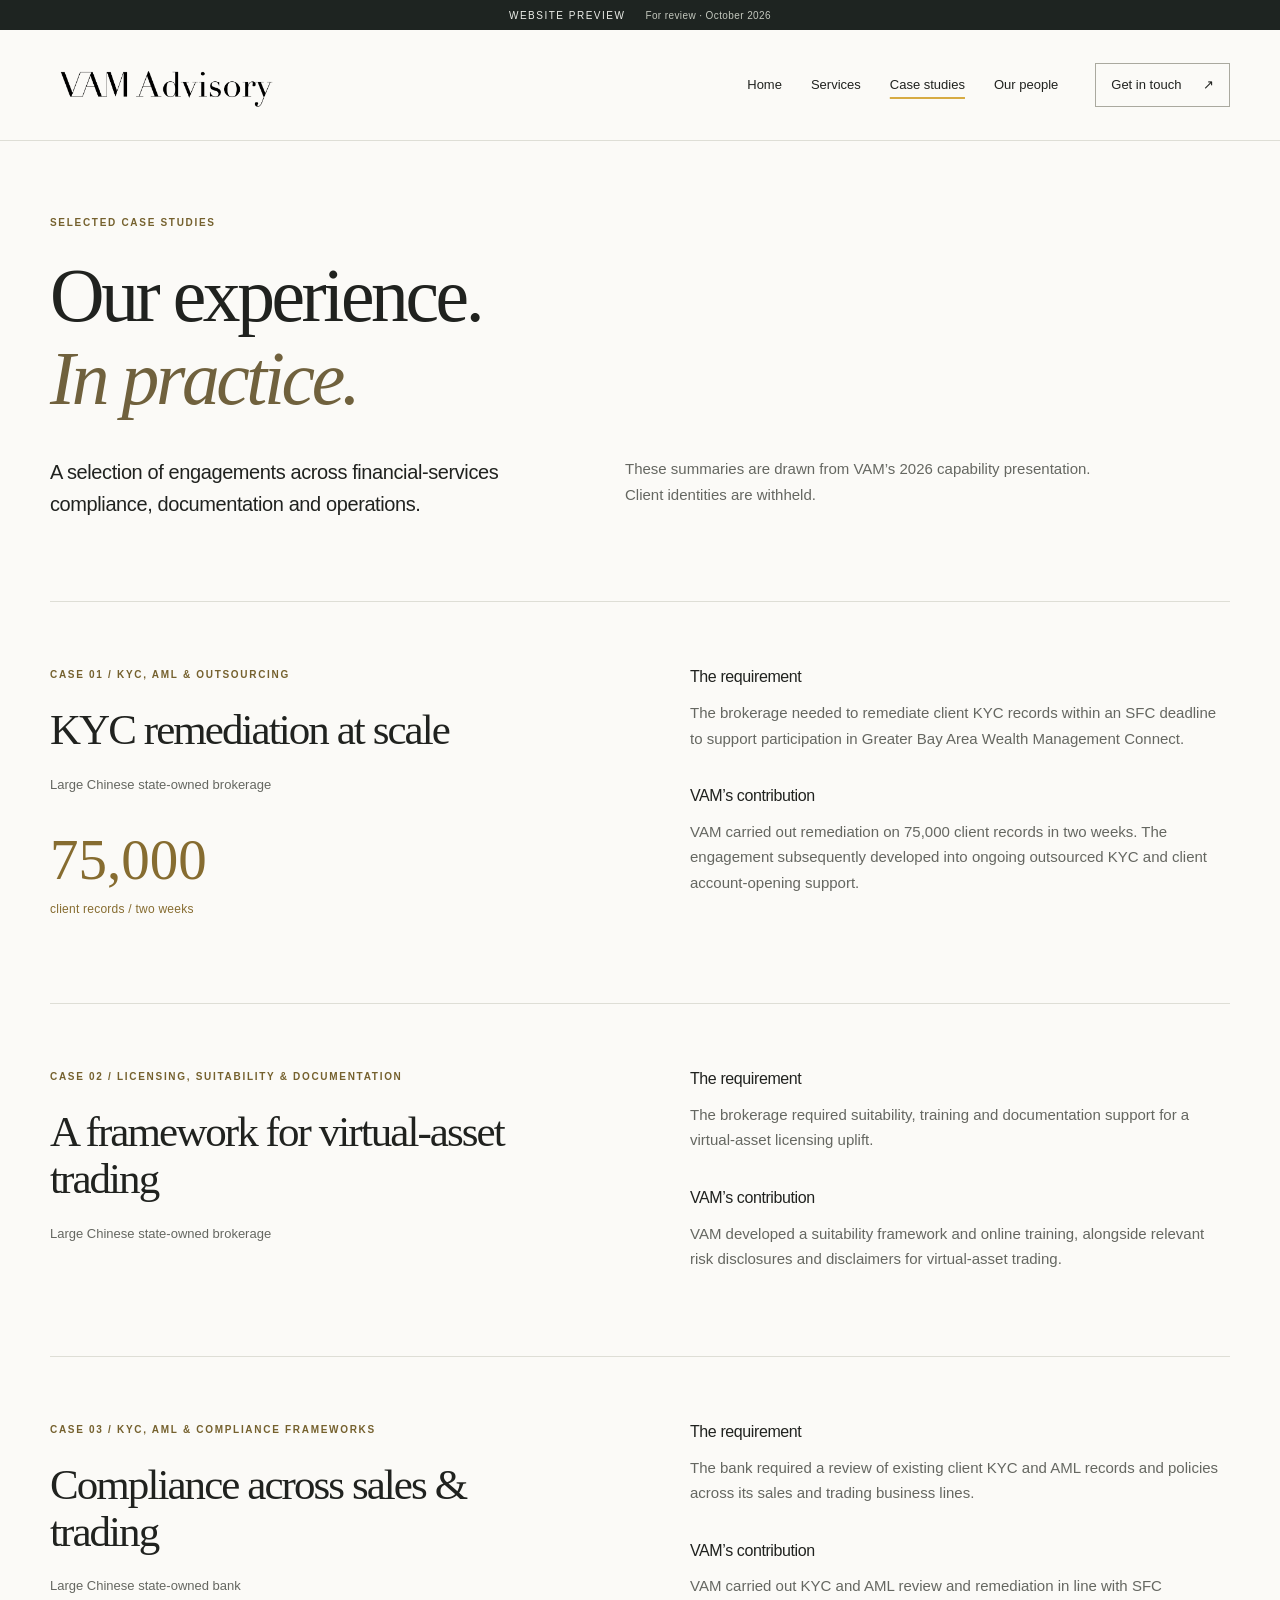
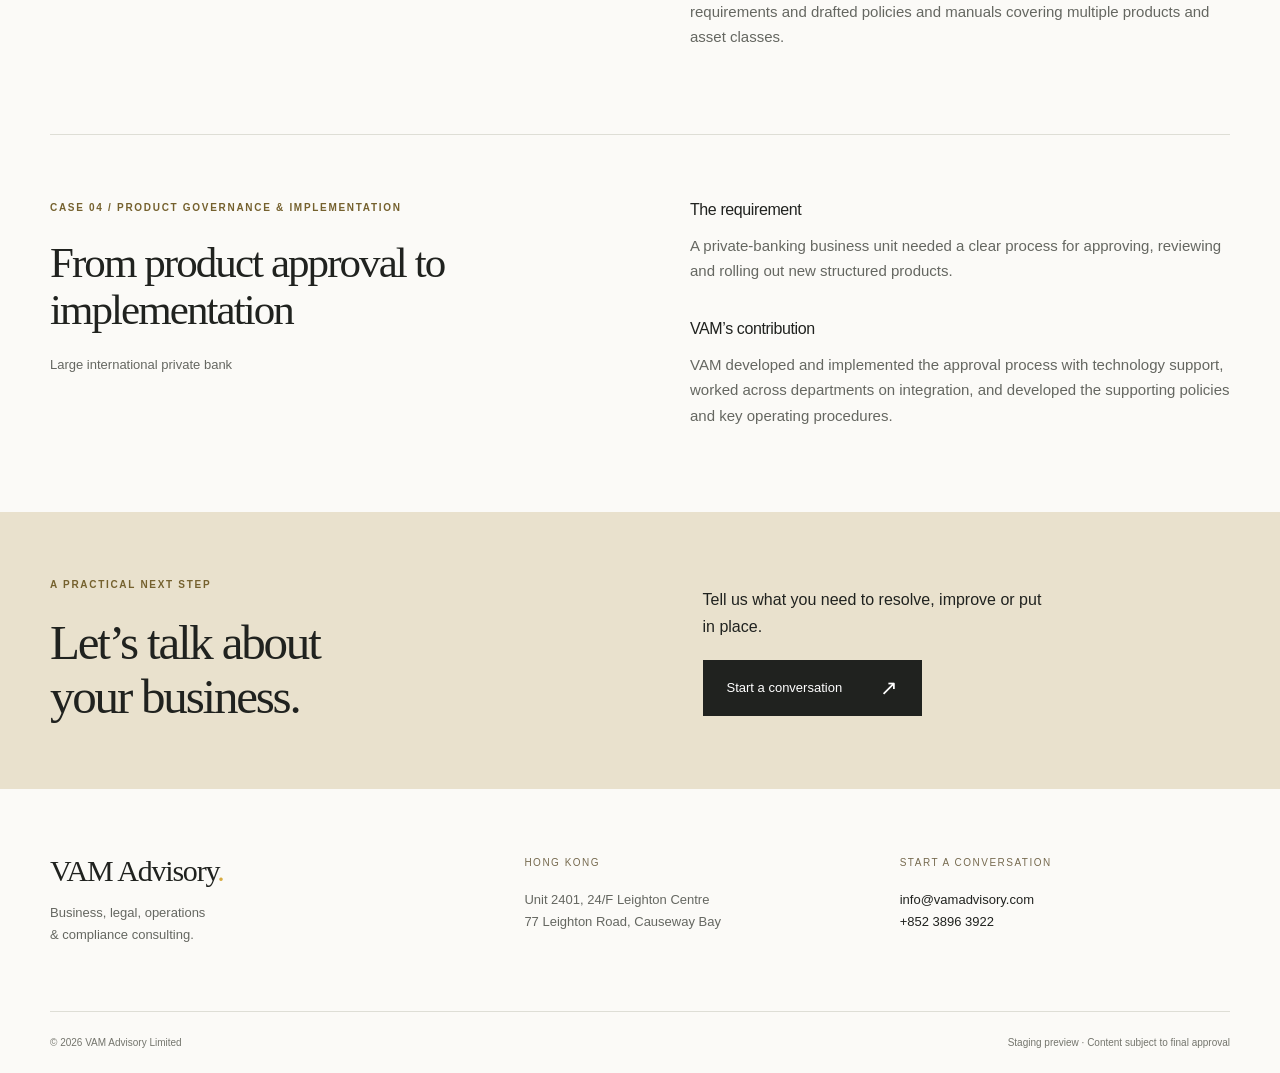
==== case-studies/index.html @ 12c18fb5 "Add four anonymised case studies" ====
<!doctype html>
<html lang="en"><head><meta charset="utf-8"><meta name="viewport" content="width=device-width, initial-scale=1">
<meta name="robots" content="noindex, nofollow, noarchive"><meta name="description" content="Read VAM Advisory case studies covering KYC remediation, virtual-asset suitability, banking compliance and structured-product governance.">
<meta name="theme-color" content="#181918"><title>Selected case studies | VAM Advisory Hong Kong</title>
<link rel="stylesheet" href="../assets/css/style.css"></head>
<body><a class="skip" href="#main">Skip to content</a>
<div class="review-bar">WEBSITE PREVIEW <span>For review · October 2026</span></div>
<header class="header"><div class="shell header-inner"><a class="brand" href="../index.html" aria-label="VAM Advisory home"><img src="../assets/images/vam-logo.png" alt="VAM Advisory" width="250" height="82"></a><nav aria-label="Main navigation"><a href="../index.html">Home</a><a href="../services/index.html">Services</a><a aria-current="page" href="../case-studies/index.html">Case studies</a><a href="../team/index.html">Our people</a><a class="nav-contact"  href="../contact/index.html">Get in touch <span aria-hidden="true">↗</span></a></nav></div></header>
<main id="main"><section class="page-hero shell"><p class="eyebrow">Selected case studies</p><h1>Our experience.<br><em>In practice.</em></h1><div class="page-intro"><p class="lead">A selection of engagements across financial-services compliance, documentation and operations.</p><p>These summaries are drawn from VAM’s 2026 capability presentation. Client identities are withheld.</p></div></section><div class="shell"><article class="case-detail" id="case-1"><div class="case-heading"><p class="eyebrow">Case 01 / KYC, AML & outsourcing</p><h2>KYC remediation at scale</h2><p class="client-type">Large Chinese state-owned brokerage</p><p class="case-stat">75,000<span>client records / two weeks</span></p></div><div class="case-story"><div><h3>The requirement</h3><p>The brokerage needed to remediate client KYC records within an SFC deadline to support participation in Greater Bay Area Wealth Management Connect.</p></div><div><h3>VAM’s contribution</h3><p>VAM carried out remediation on 75,000 client records in two weeks. The engagement subsequently developed into ongoing outsourced KYC and client account-opening support.</p></div></div></article><article class="case-detail" id="case-2"><div class="case-heading"><p class="eyebrow">Case 02 / Licensing, suitability & documentation</p><h2>A framework for virtual-asset trading</h2><p class="client-type">Large Chinese state-owned brokerage</p></div><div class="case-story"><div><h3>The requirement</h3><p>The brokerage required suitability, training and documentation support for a virtual-asset licensing uplift.</p></div><div><h3>VAM’s contribution</h3><p>VAM developed a suitability framework and online training, alongside relevant risk disclosures and disclaimers for virtual-asset trading.</p></div></div></article><article class="case-detail" id="case-3"><div class="case-heading"><p class="eyebrow">Case 03 / KYC, AML & compliance frameworks</p><h2>Compliance across sales & trading</h2><p class="client-type">Large Chinese state-owned bank</p></div><div class="case-story"><div><h3>The requirement</h3><p>The bank required a review of existing client KYC and AML records and policies across its sales and trading business lines.</p></div><div><h3>VAM’s contribution</h3><p>VAM carried out KYC and AML review and remediation in line with SFC requirements and drafted policies and manuals covering multiple products and asset classes.</p></div></div></article><article class="case-detail" id="case-4"><div class="case-heading"><p class="eyebrow">Case 04 / Product governance & implementation</p><h2>From product approval to implementation</h2><p class="client-type">Large international private bank</p></div><div class="case-story"><div><h3>The requirement</h3><p>A private-banking business unit needed a clear process for approving, reviewing and rolling out new structured products.</p></div><div><h3>VAM’s contribution</h3><p>VAM developed and implemented the approval process with technology support, worked across departments on integration, and developed the supporting policies and key operating procedures.</p></div></div></article></div><section class="cta"><div class="shell cta-inner"><div><p class="eyebrow">A practical next step</p><h2>Let’s talk about<br>your business.</h2></div><div><p>Tell us what you need to resolve, improve or put in place.</p><a class="button button-dark" href="../contact/index.html">Start a conversation <span aria-hidden="true">↗</span></a></div></div></section></main>
<footer class="footer"><div class="shell footer-grid"><div><a class="footer-brand" href="../index.html">VAM Advisory<span class="gold">.</span></a><p>Business, legal, operations<br>&amp; compliance consulting.</p></div><div><p class="footer-label">Hong Kong</p><p>Unit 2401, 24/F Leighton Centre<br>77 Leighton Road, Causeway Bay</p></div><div><p class="footer-label">Start a conversation</p><a href="mailto:info@vamadvisory.com">info@vamadvisory.com</a><br><a href="tel:+85238963922">+852 3896 3922</a></div></div><div class="shell footer-bottom"><span>© 2026 VAM Advisory Limited</span><span>Staging preview · Content subject to final approval</span></div></footer></body></html>
---- assets/css/style.css ----
@charset "UTF-8";
:root{--ink:#20221f;--muted:#656761;--paper:#fbfaf7;--gold:#d7ab42;--line:#deded6;--dark:#1e2421}*{box-sizing:border-box}html{scroll-behavior:smooth;scroll-padding-top:30px}body{margin:0;background:var(--paper);color:var(--ink);font:16px/1.7 Arial,Helvetica,sans-serif}a{color:inherit;text-decoration:none}a:focus-visible{outline:3px solid #a47616;outline-offset:5px}img{display:block;max-width:100%;height:auto}p{margin:0 0 1.2rem}h1,h2,h3{font-weight:400;margin:0;line-height:1.1}h1,h2{font-family:Georgia,'Times New Roman',serif;letter-spacing:-.045em}h1{font-size:clamp(48px,5.9vw,88px)}h1 em{font-weight:400;color:#70613d}h2{font-size:clamp(36px,4vw,55px)}h3{font-size:22px;line-height:1.3;letter-spacing:-.025em}em{font-weight:400}.shell{width:min(1180px,calc(100% - 96px));margin:auto}.review-bar{background:var(--dark);color:#eceee9;min-height:30px;display:flex;align-items:center;justify-content:center;gap:20px;font-size:10px;letter-spacing:.15em;padding:5px 20px}.review-bar span{letter-spacing:.04em;color:#c3c7bd}.header{border-bottom:1px solid var(--line);background:var(--paper)}.header-inner{display:flex;align-items:center;justify-content:space-between;min-height:110px;gap:40px}.brand{width:230px;flex-shrink:0}.brand img{width:230px}.header nav{display:flex;align-items:center;gap:29px;font-size:13px}.header nav a{padding:12px 0;white-space:nowrap}.header nav a[aria-current=page]{text-decoration:underline;text-decoration-color:var(--gold);text-underline-offset:8px;text-decoration-thickness:2px}.header nav a:hover,.text-link:hover{color:#936d16}.header nav .nav-contact{border:1px solid #aaa99f;padding:10px 15px;margin-left:8px}.nav-contact span{margin-left:18px}.eyebrow,.small-label{font:10px/1.5 Arial,Helvetica,sans-serif;font-weight:600;letter-spacing:.17em;text-transform:uppercase}.eyebrow{margin-bottom:24px;color:#75612e}.lead{font-size:20px;line-height:1.6;letter-spacing:-.02em}.button{display:inline-flex;align-items:center;justify-content:space-between;gap:38px;padding:16px 23px;font-size:13px;border:1px solid var(--ink)}.button-dark{color:white;background:var(--ink)}.button:hover{background:#41463f}.button span{font-size:21px;line-height:1}.hero{display:grid;grid-template-columns:1.55fr 1fr;gap:60px;padding-top:77px;padding-bottom:85px}.hero-copy .eyebrow{margin-bottom:27px}.hero-copy .lead{max-width:485px;margin:30px 0}.hero-aside{position:relative;display:flex;flex-direction:column;justify-content:space-between;align-self:stretch;border-left:1px solid var(--line);padding:27px 0 5px 50px;overflow:hidden}.large-mark{font:normal clamp(65px,8.5vw,118px)/1 Georgia,serif;letter-spacing:-.08em;color:#d7d7ce;white-space:nowrap}.large-mark span{color:var(--gold)}.aside-caption{position:relative;z-index:1;margin-top:75px}.aside-caption .small-label{color:#727469}.aside-caption p{font:24px/1.6 Georgia,serif;margin:15px 0 0}.vertical-line{position:absolute;right:0;bottom:0;height:160px;border-left:5px solid var(--gold)}.intro-band{background:#efeee8;padding:54px 0}.intro-grid{display:grid;grid-template-columns:.65fr 1.1fr 1.2fr;gap:40px}.intro-grid h2{font-size:32px;letter-spacing:-.035em}.intro-grid p{font-size:14px;line-height:1.8;margin-bottom:0}.intro-grid .eyebrow{font-size:10px;padding-top:4px}.section{padding-top:90px;padding-bottom:90px}.section-heading{display:flex;justify-content:space-between;align-items:flex-end;margin-bottom:42px;gap:30px}.text-link{font-size:13px;display:inline-flex;gap:36px;align-items:center;padding:12px 0;border-bottom:1px solid #aaa99f}.text-link span{font-size:21px}.service-list{border-top:1px solid var(--line)}.service-row{display:grid;grid-template-columns:45px 1.1fr 1fr 30px;gap:25px;align-items:center;border-bottom:1px solid var(--line);padding:29px 0}.service-row:hover{background:#f0efe8}.row-no{color:#94845e;font-size:12px;align-self:start;padding-top:5px}.service-row h3{max-width:350px;font-size:24px}.service-row p{font-size:14px;line-height:1.7;color:var(--muted);margin:0}.row-arrow{font-size:23px;justify-self:end}.case-feature{background:var(--dark);color:#f4f3ec;padding:77px 0}.feature-grid{display:grid;grid-template-columns:1fr 1fr;gap:125px}.case-feature .eyebrow{color:#d0b66f}.case-feature h2{font-size:58px;margin-bottom:25px}.case-feature p:not(.eyebrow){font-size:15px;color:#c9cec5;max-width:420px}.light-link{color:white;border-color:#677166}.metric{border-left:1px solid #586053;padding-left:65px;display:flex;flex-direction:column;align-self:center}.metric strong{font:78px/1.1 Georgia,serif;letter-spacing:-.05em;color:#e1c67d}.metric .metric-small{font-size:43px}.metric span{font-size:12px;margin-top:12px;color:#d0d6ca;letter-spacing:.02em}.metric-rule{height:1px;background:#586053;margin:25px 0}.founder-grid{display:grid;grid-template-columns:.95fr 1.05fr;gap:100px;align-items:center}.portrait-wrap{position:relative;padding:0 0 25px 25px}.portrait-wrap:before{content:'';position:absolute;left:0;bottom:0;width:68%;height:82%;background:#e5ddc9;z-index:-1}.portrait-wrap img{width:100%;max-height:460px;object-fit:cover;object-position:top}.portrait-caption{display:block;font-size:10px;color:#756c57;padding-top:13px;letter-spacing:.05em}.founder-copy h2{font-size:60px}.role{font-size:13px;color:#746952;margin:14px 0 28px}.founder-copy>.lead{margin:25px 0}.founder-copy>p:not(.lead,.eyebrow,.role){font-size:15px;color:var(--muted)}.cta{background:#e9e1cd;padding:65px 0}.cta-inner{display:grid;grid-template-columns:1fr 1fr;align-items:center;gap:125px}.cta .eyebrow{color:#75612e}.cta h2{font-size:49px}.cta-inner>div:last-child{max-width:350px}.cta-inner p:not(.eyebrow){font-size:16px}.footer{background:var(--paper);padding:65px 0 22px}.footer-grid{display:grid;grid-template-columns:1.3fr 1fr 1fr;gap:45px;font-size:13px}.footer-brand{font:30px Georgia,serif;letter-spacing:-.04em}.gold{color:var(--gold)}.footer-grid>div>p{color:var(--muted);margin-top:14px}.footer-grid .footer-label{font-size:10px;letter-spacing:.15em;text-transform:uppercase;margin:0 0 18px;color:#766a4f}.footer-bottom{display:flex;justify-content:space-between;gap:20px;border-top:1px solid var(--line);padding-top:22px;margin-top:45px;font-size:10px;color:#74756d}.page-hero{padding-top:74px;padding-bottom:62px}.page-hero h1{max-width:1000px}.page-intro{display:grid;grid-template-columns:1fr 1fr;gap:100px;max-width:1050px;margin-top:36px}.page-intro>p:last-child{font-size:15px;color:var(--muted)}.service-jump{display:grid;grid-template-columns:repeat(3,1fr);border-top:1px solid var(--line);padding:25px 0 45px;gap:18px 30px}.service-jump a{font-size:12px;display:flex;gap:15px}.service-jump span{color:#9a8146}.service-jump a:hover{text-decoration:underline}.service-detail{display:grid;grid-template-columns:1fr 1fr;gap:100px;padding:62px 0;border-top:1px solid var(--line);scroll-margin-top:25px}.service-detail h2{font-size:40px}.service-detail .lead{font-size:17px;margin-top:25px}.detail-items h3,.case-story h3{font-size:16px;margin-bottom:12px}.detail-items>div+div{margin-top:25px}.detail-items p{font-size:15px;color:var(--muted)}.small-note{font-size:12px!important;color:#797971!important;line-height:1.8}.case-detail{display:grid;grid-template-columns:1fr 1fr;gap:100px;padding:65px 0;border-top:1px solid var(--line)}.case-heading h2{font-size:43px;max-width:460px}.client-type{font-size:13px;color:var(--muted);margin-top:20px}.case-stat{font:57px/1 Georgia,serif;color:#866c30;margin-top:35px}.case-stat span{display:block;font:12px/1.6 Arial,sans-serif;letter-spacing:.02em;margin-top:12px}.case-story>div+div{margin-top:35px}.case-story p{font-size:15px;color:var(--muted)}.team-feature{display:grid;grid-template-columns:.8fr 1fr;gap:100px;align-items:center;padding-bottom:85px}.team-photo img{width:100%;max-height:470px;object-fit:cover;object-position:top}.team-feature h2{font-size:56px}.team-feature>div>p:not(.lead,.eyebrow,.role){color:var(--muted)}.profile-hero{display:grid;grid-template-columns:1.1fr .9fr;gap:100px;padding-top:70px;padding-bottom:70px;align-items:center}.profile-hero h1{font-size:90px}.profile-hero .lead{margin-bottom:30px}.profile-photo img{width:100%;max-height:540px;object-fit:cover;object-position:top}.profile-body{display:grid;grid-template-columns:1fr 1fr;gap:100px;border-top:1px solid var(--line)}.profile-body p:not(.lead){font-size:15px;color:var(--muted)}.experience-section{padding-top:0}.experience-list{border-top:1px solid var(--line)}.experience-row{display:grid;grid-template-columns:1fr 1fr;gap:100px;padding:28px 0;border-bottom:1px solid var(--line)}.experience-row h3{font-size:23px}.experience-row .role{margin:0 0 6px;color:var(--ink)}.experience-row p:last-child{font-size:13px;color:var(--muted);margin:0}.experience-section>.small-note{max-width:700px;margin:24px 0 0}.contact-grid{display:grid;grid-template-columns:1.35fr 1fr;gap:100px;padding-bottom:90px}.contact-primary{border-top:1px solid var(--line);padding-top:35px}.contact-email{font:clamp(24px,3vw,38px)/1.4 Georgia,serif;letter-spacing:-.035em;display:inline-block;margin-bottom:25px}.contact-email span{color:#9b803d}.contact-primary>p:not(.eyebrow){max-width:410px;font-size:15px;color:var(--muted)}.contact-primary .button{margin-top:10px}.mobile-break{display:none}.contact-details{background:#eeece4;padding:35px 40px}.contact-details h2{font:12px Arial,sans-serif;text-transform:uppercase;letter-spacing:.13em;margin-bottom:20px}.contact-details p,.contact-details a{font-size:15px;color:#5d6057}.contact-details>div+div{padding-top:25px;border-top:1px solid #d0cec3;margin-top:30px}.skip{position:absolute;top:-100px;left:20px;background:white;padding:10px;z-index:100}.skip:focus{top:10px}
@media(min-width:1500px){.hero{padding-top:95px;padding-bottom:100px}}@media(max-width:1050px){.shell{width:calc(100% - 64px)}.header-inner{gap:25px}.brand,.brand img{width:190px}.header nav{gap:18px;font-size:12px}.hero{gap:35px}.hero-aside{padding-left:30px}.intro-grid{grid-template-columns:.65fr 1.2fr 1.2fr;gap:25px}.intro-grid h2{font-size:27px}.feature-grid,.founder-grid,.cta-inner,.service-detail,.case-detail,.profile-hero,.profile-body,.team-feature,.contact-grid{gap:55px}.metric{padding-left:45px}.metric strong{font-size:65px}.service-row{gap:18px;grid-template-columns:30px 1.2fr 1fr 20px}.service-row h3{font-size:21px}.experience-row{gap:55px}.page-intro{gap:60px}}
@media(max-width:760px){.shell{width:calc(100% - 40px)}.review-bar{font-size:9px;gap:12px}.header-inner{display:block;padding:18px 0 14px;min-height:0}.brand,.brand img{width:190px}.header nav{margin-top:18px;justify-content:space-between;gap:10px;font-size:11px}.header nav .nav-contact{margin:0;padding:7px 9px}.nav-contact span{margin-left:7px}.hero{grid-template-columns:1fr;padding-top:44px;padding-bottom:46px;gap:35px}.hero h1{font-size:clamp(42px,9.5vw,65px)}.hero-copy .lead{font-size:17px;margin:24px 0}.hero-aside{display:none}.eyebrow{font-size:9px;margin-bottom:18px}.intro-band{padding:35px 0}.intro-grid{display:block}.intro-grid h2{font-size:31px;margin:20px 0}.intro-grid p:last-child{max-width:550px}.section{padding-top:53px;padding-bottom:53px}.section-heading{align-items:start;margin-bottom:27px}.section-heading h2{font-size:35px}.section-heading>.text-link{font-size:11px;gap:9px;white-space:nowrap;margin-top:30px}.service-row{grid-template-columns:24px 1fr 20px;gap:12px;padding:24px 0}.service-row h3{font-size:20px}.service-row p{grid-column:2;grid-row:2;font-size:13px}.row-arrow{grid-column:3;grid-row:1}.row-no{font-size:10px}.feature-grid{grid-template-columns:1fr;gap:35px}.case-feature{padding:46px 0}.case-feature h2{font-size:44px}.metric{padding-left:25px;border-left:3px solid var(--gold);max-width:400px}.metric strong{font-size:64px}.metric .metric-small{font-size:35px}.metric-rule{margin:20px 0}.founder-grid{grid-template-columns:1fr;gap:38px}.portrait-wrap{max-width:420px;padding-left:18px;padding-bottom:18px}.portrait-wrap img{max-height:390px}.founder-copy h2{font-size:48px}.cta{padding:42px 0}.cta-inner{grid-template-columns:1fr;gap:27px}.cta h2{font-size:40px}.footer{padding-top:42px}.footer-grid{grid-template-columns:1fr 1fr;gap:30px 20px}.footer-grid>div:first-child{grid-column:1/-1}.footer-bottom{flex-direction:column;gap:8px;margin-top:30px;font-size:9px}.page-hero{padding:44px 0 32px}.page-hero h1{font-size:49px}.page-intro{grid-template-columns:1fr;gap:4px;margin-top:25px}.page-intro .lead{font-size:18px}.page-intro>p:last-child{font-size:14px}.service-jump{grid-template-columns:1fr 1fr;gap:18px;padding-bottom:30px}.service-jump a{font-size:11px;gap:10px}.service-detail,.case-detail,.profile-body{grid-template-columns:1fr;gap:25px;padding:40px 0}.service-detail h2,.case-heading h2{font-size:34px}.service-detail .lead{font-size:17px;margin:20px 0 0}.detail-items p,.case-story p{font-size:14px}.case-story>div+div{margin-top:25px}.case-stat{font-size:48px;margin-top:25px}.team-feature{grid-template-columns:1fr;gap:35px;padding-bottom:50px}.team-photo{max-width:400px}.team-photo img{max-height:420px}.team-feature h2{font-size:46px}.profile-hero{grid-template-columns:1fr;gap:35px;padding:44px 0}.profile-hero h1{font-size:65px}.profile-photo{max-width:420px}.profile-photo img{max-height:440px}.experience-row{grid-template-columns:1fr;gap:12px;padding:25px 0}.experience-row h3{font-size:22px}.contact-grid{grid-template-columns:1fr;gap:30px;padding-bottom:50px}.contact-primary{padding-top:26px}.contact-email{font-size:30px;overflow-wrap:anywhere}.contact-details{padding:28px}.lead{font-size:18px}.profile-body .lead{font-size:18px}}
@media(prefers-reduced-motion:reduce){html{scroll-behavior:auto}}
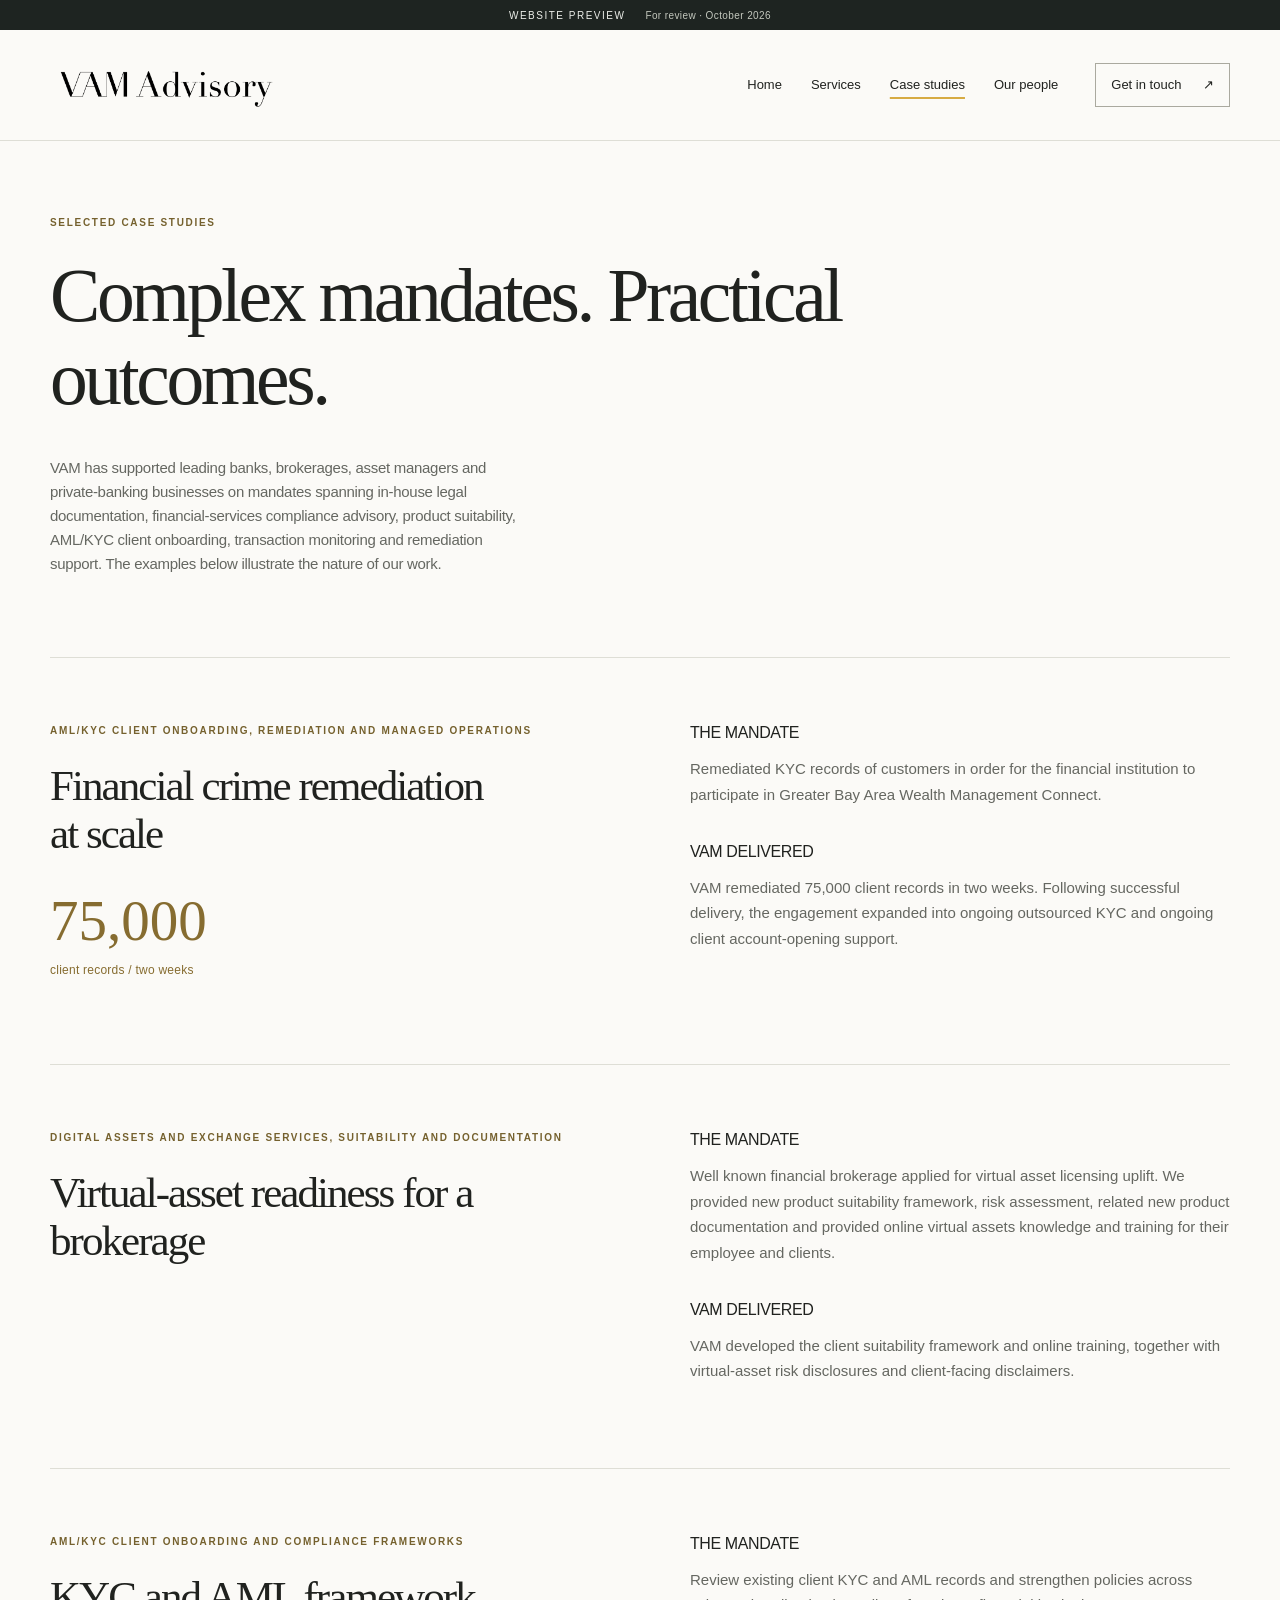
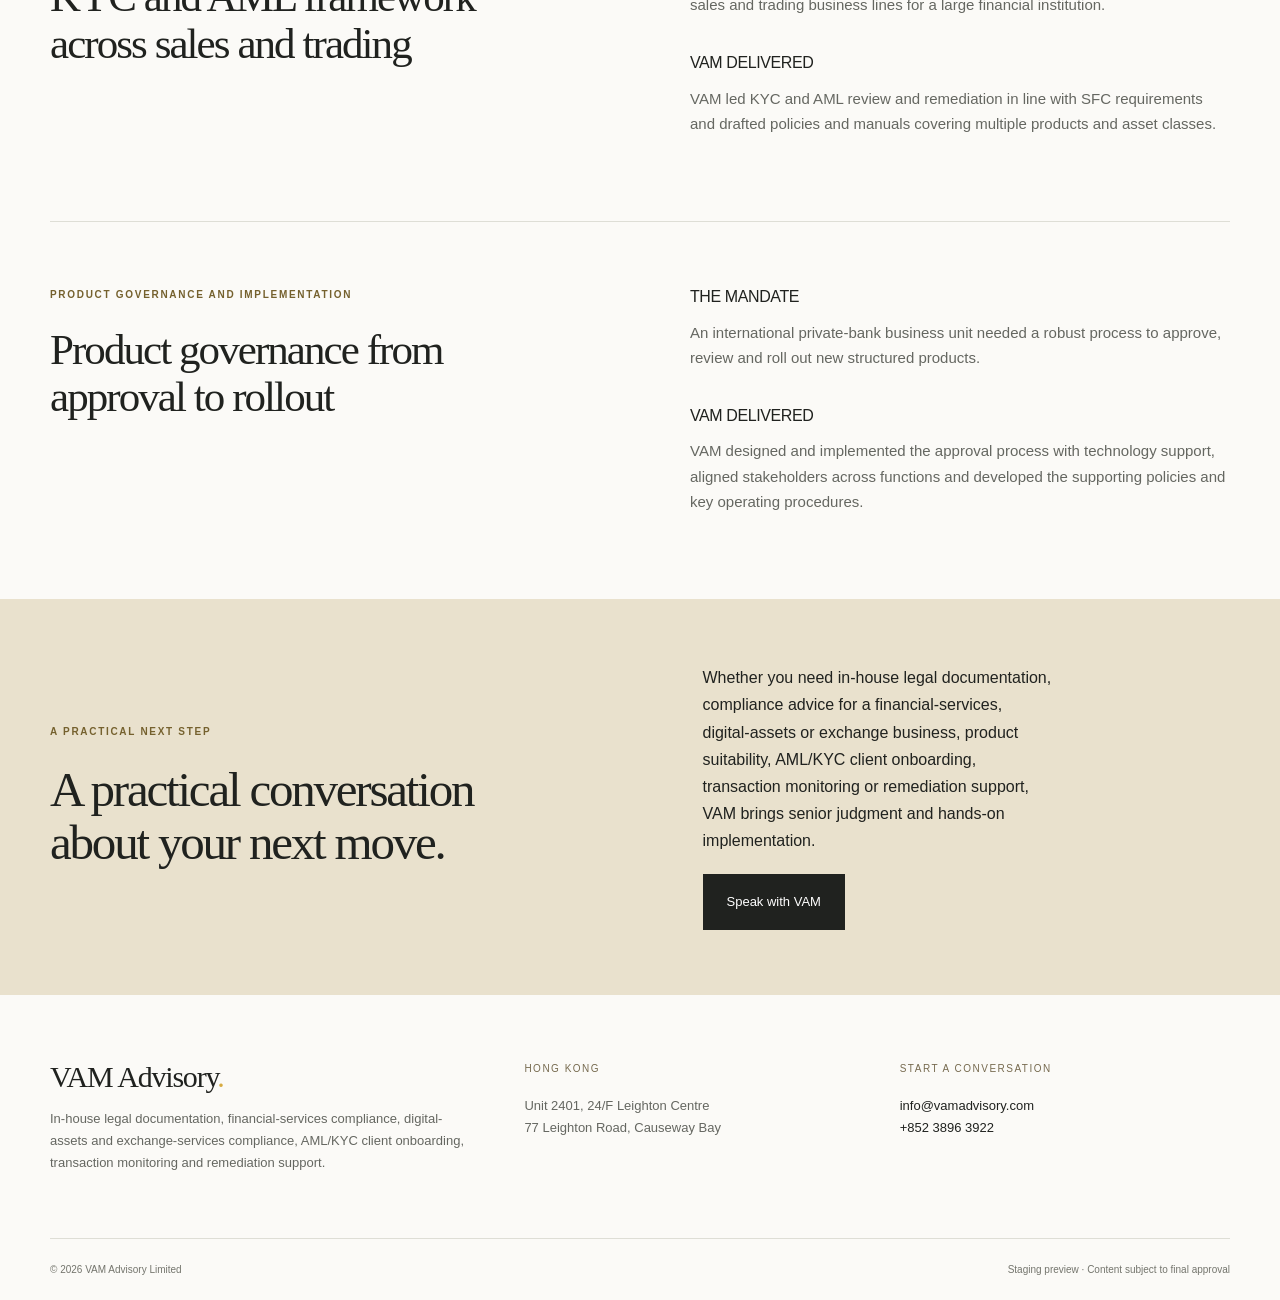
==== commit 23e4416b: "Apply supplied Vera copy and add Toby profile for staging review" ====
--- a/case-studies/index.html
+++ b/case-studies/index.html
@@ -1,10 +1,11 @@
-<!doctype html>
-<html lang="en"><head><meta charset="utf-8"><meta name="viewport" content="width=device-width, initial-scale=1">
-<meta name="robots" content="noindex, nofollow, noarchive"><meta name="description" content="Read VAM Advisory case studies covering KYC remediation, virtual-asset suitability, banking compliance and structured-product governance.">
-<meta name="theme-color" content="#181918"><title>Selected case studies | VAM Advisory Hong Kong</title>
-<link rel="stylesheet" href="../assets/css/style.css"></head>
+<!DOCTYPE html>
+
+<html lang="en"><head><meta charset="utf-8"/><meta content="width=device-width, initial-scale=1" name="viewport"/>
+<meta content="noindex, nofollow, noarchive" name="robots"/><meta content="Read VAM Advisory case studies covering KYC remediation, virtual-asset suitability, banking compliance and structured-product governance." name="description"/>
+<meta content="#181918" name="theme-color"/><title>Selected case studies | VAM Advisory Hong Kong</title>
+<link href="../assets/css/style.css" rel="stylesheet"/></head>
 <body><a class="skip" href="#main">Skip to content</a>
 <div class="review-bar">WEBSITE PREVIEW <span>For review · October 2026</span></div>
-<header class="header"><div class="shell header-inner"><a class="brand" href="../index.html" aria-label="VAM Advisory home"><img src="../assets/images/vam-logo.png" alt="VAM Advisory" width="250" height="82"></a><nav aria-label="Main navigation"><a href="../index.html">Home</a><a href="../services/index.html">Services</a><a aria-current="page" href="../case-studies/index.html">Case studies</a><a href="../team/index.html">Our people</a><a class="nav-contact"  href="../contact/index.html">Get in touch <span aria-hidden="true">↗</span></a></nav></div></header>
-<main id="main"><section class="page-hero shell"><p class="eyebrow">Selected case studies</p><h1>Our experience.<br><em>In practice.</em></h1><div class="page-intro"><p class="lead">A selection of engagements across financial-services compliance, documentation and operations.</p><p>These summaries are drawn from VAM’s 2026 capability presentation. Client identities are withheld.</p></div></section><div class="shell"><article class="case-detail" id="case-1"><div class="case-heading"><p class="eyebrow">Case 01 / KYC, AML & outsourcing</p><h2>KYC remediation at scale</h2><p class="client-type">Large Chinese state-owned brokerage</p><p class="case-stat">75,000<span>client records / two weeks</span></p></div><div class="case-story"><div><h3>The requirement</h3><p>The brokerage needed to remediate client KYC records within an SFC deadline to support participation in Greater Bay Area Wealth Management Connect.</p></div><div><h3>VAM’s contribution</h3><p>VAM carried out remediation on 75,000 client records in two weeks. The engagement subsequently developed into ongoing outsourced KYC and client account-opening support.</p></div></div></article><article class="case-detail" id="case-2"><div class="case-heading"><p class="eyebrow">Case 02 / Licensing, suitability & documentation</p><h2>A framework for virtual-asset trading</h2><p class="client-type">Large Chinese state-owned brokerage</p></div><div class="case-story"><div><h3>The requirement</h3><p>The brokerage required suitability, training and documentation support for a virtual-asset licensing uplift.</p></div><div><h3>VAM’s contribution</h3><p>VAM developed a suitability framework and online training, alongside relevant risk disclosures and disclaimers for virtual-asset trading.</p></div></div></article><article class="case-detail" id="case-3"><div class="case-heading"><p class="eyebrow">Case 03 / KYC, AML & compliance frameworks</p><h2>Compliance across sales & trading</h2><p class="client-type">Large Chinese state-owned bank</p></div><div class="case-story"><div><h3>The requirement</h3><p>The bank required a review of existing client KYC and AML records and policies across its sales and trading business lines.</p></div><div><h3>VAM’s contribution</h3><p>VAM carried out KYC and AML review and remediation in line with SFC requirements and drafted policies and manuals covering multiple products and asset classes.</p></div></div></article><article class="case-detail" id="case-4"><div class="case-heading"><p class="eyebrow">Case 04 / Product governance & implementation</p><h2>From product approval to implementation</h2><p class="client-type">Large international private bank</p></div><div class="case-story"><div><h3>The requirement</h3><p>A private-banking business unit needed a clear process for approving, reviewing and rolling out new structured products.</p></div><div><h3>VAM’s contribution</h3><p>VAM developed and implemented the approval process with technology support, worked across departments on integration, and developed the supporting policies and key operating procedures.</p></div></div></article></div><section class="cta"><div class="shell cta-inner"><div><p class="eyebrow">A practical next step</p><h2>Let’s talk about<br>your business.</h2></div><div><p>Tell us what you need to resolve, improve or put in place.</p><a class="button button-dark" href="../contact/index.html">Start a conversation <span aria-hidden="true">↗</span></a></div></div></section></main>
-<footer class="footer"><div class="shell footer-grid"><div><a class="footer-brand" href="../index.html">VAM Advisory<span class="gold">.</span></a><p>Business, legal, operations<br>&amp; compliance consulting.</p></div><div><p class="footer-label">Hong Kong</p><p>Unit 2401, 24/F Leighton Centre<br>77 Leighton Road, Causeway Bay</p></div><div><p class="footer-label">Start a conversation</p><a href="mailto:info@vamadvisory.com">info@vamadvisory.com</a><br><a href="tel:+85238963922">+852 3896 3922</a></div></div><div class="shell footer-bottom"><span>© 2026 VAM Advisory Limited</span><span>Staging preview · Content subject to final approval</span></div></footer></body></html>
+<header class="header"><div class="shell header-inner"><a aria-label="VAM Advisory home" class="brand" href="../index.html"><img alt="VAM Advisory" height="82" src="../assets/images/vam-logo.png" width="250"/></a><nav aria-label="Main navigation"><a href="../index.html">Home</a><a href="../services/index.html">Services</a><a aria-current="page" href="../case-studies/index.html">Case studies</a><a href="../team/index.html">Our people</a><a class="nav-contact" href="../contact/index.html">Get in touch <span aria-hidden="true">↗</span></a></nav></div></header>
+<main id="main"><section class="page-hero shell"><p class="eyebrow">Selected case studies</p><h1>Complex mandates. Practical outcomes.</h1><div class="page-intro"><p class="lead">VAM has supported leading banks, brokerages, asset managers and private-banking businesses on mandates spanning in-house legal documentation, financial-services compliance advisory, product suitability, AML/KYC client onboarding, transaction monitoring and remediation support. The examples below illustrate the nature of our work.</p></div></section><div class="shell"><article class="case-detail" id="case-1"><div class="case-heading"><p class="eyebrow">AML/KYC client onboarding, remediation and managed operations</p><h2>Financial crime remediation at scale</h2><p class="case-stat">75,000<span>client records / two weeks</span></p></div><div class="case-story"><div><h3>THE MANDATE</h3><p>Remediated KYC records of customers in order for the financial institution to participate in Greater Bay Area Wealth Management Connect.</p></div><div><h3>VAM DELIVERED</h3><p>VAM remediated 75,000 client records in two weeks. Following successful delivery, the engagement expanded into ongoing outsourced KYC and  ongoing client account-opening support.</p></div></div></article><article class="case-detail" id="case-2"><div class="case-heading"><p class="eyebrow">Digital assets and exchange services, suitability and documentation</p><h2>Virtual-asset readiness for a brokerage</h2></div><div class="case-story"><div><h3>THE MANDATE</h3><p>Well known financial brokerage applied for virtual asset licensing uplift. We provided new product suitability framework, risk assessment, related new product documentation and provided online virtual assets knowledge and training for their employee and clients.</p></div><div><h3>VAM DELIVERED</h3><p>VAM developed the client suitability framework and online training, together with virtual-asset risk disclosures and client-facing disclaimers.</p></div></div></article><article class="case-detail" id="case-3"><div class="case-heading"><p class="eyebrow">AML/KYC client onboarding and compliance frameworks</p><h2>KYC and AML framework across sales and trading</h2></div><div class="case-story"><div><h3>THE MANDATE</h3><p>Review existing client KYC and AML records and strengthen policies across sales and trading business lines for a large financial institution.</p></div><div><h3>VAM DELIVERED</h3><p>VAM led KYC and AML review and remediation in line with SFC requirements and drafted policies and manuals covering multiple products and asset classes.</p></div></div></article><article class="case-detail" id="case-4"><div class="case-heading"><p class="eyebrow">Product governance and implementation</p><h2>Product governance from approval to rollout</h2></div><div class="case-story"><div><h3>THE MANDATE</h3><p>An international private-bank business unit needed a robust process to approve, review and roll out new structured products.</p></div><div><h3>VAM DELIVERED</h3><p>VAM designed and implemented the approval process with technology support, aligned stakeholders across functions and developed the supporting policies and key operating procedures.</p></div></div></article></div><section class="cta"><div class="shell cta-inner"><div><p class="eyebrow">A practical next step</p><h2>A practical conversation about your next move.</h2></div><div><p>Whether you need in-house legal documentation, compliance advice for a financial-services, digital-assets or exchange business, product suitability, AML/KYC client onboarding, transaction monitoring or remediation support, VAM brings senior judgment and hands-on implementation.</p><a class="button button-dark" href="../contact/index.html">Speak with VAM</a></div></div></section></main>
+<footer class="footer"><div class="shell footer-grid"><div><a class="footer-brand" href="../index.html">VAM Advisory<span class="gold">.</span></a><p>In-house legal documentation, financial-services compliance, digital-assets and exchange-services compliance, AML/KYC client onboarding, transaction monitoring and remediation support.</p></div><div><p class="footer-label">Hong Kong</p><p>Unit 2401, 24/F Leighton Centre<br/>77 Leighton Road, Causeway Bay</p></div><div><p class="footer-label">Start a conversation</p><a href="mailto:info@vamadvisory.com">info@vamadvisory.com</a><br/><a href="tel:+85238963922">+852 3896 3922</a></div></div><div class="shell footer-bottom"><span>© 2026 VAM Advisory Limited</span><span>Staging preview · Content subject to final approval</span></div></footer></body></html>
